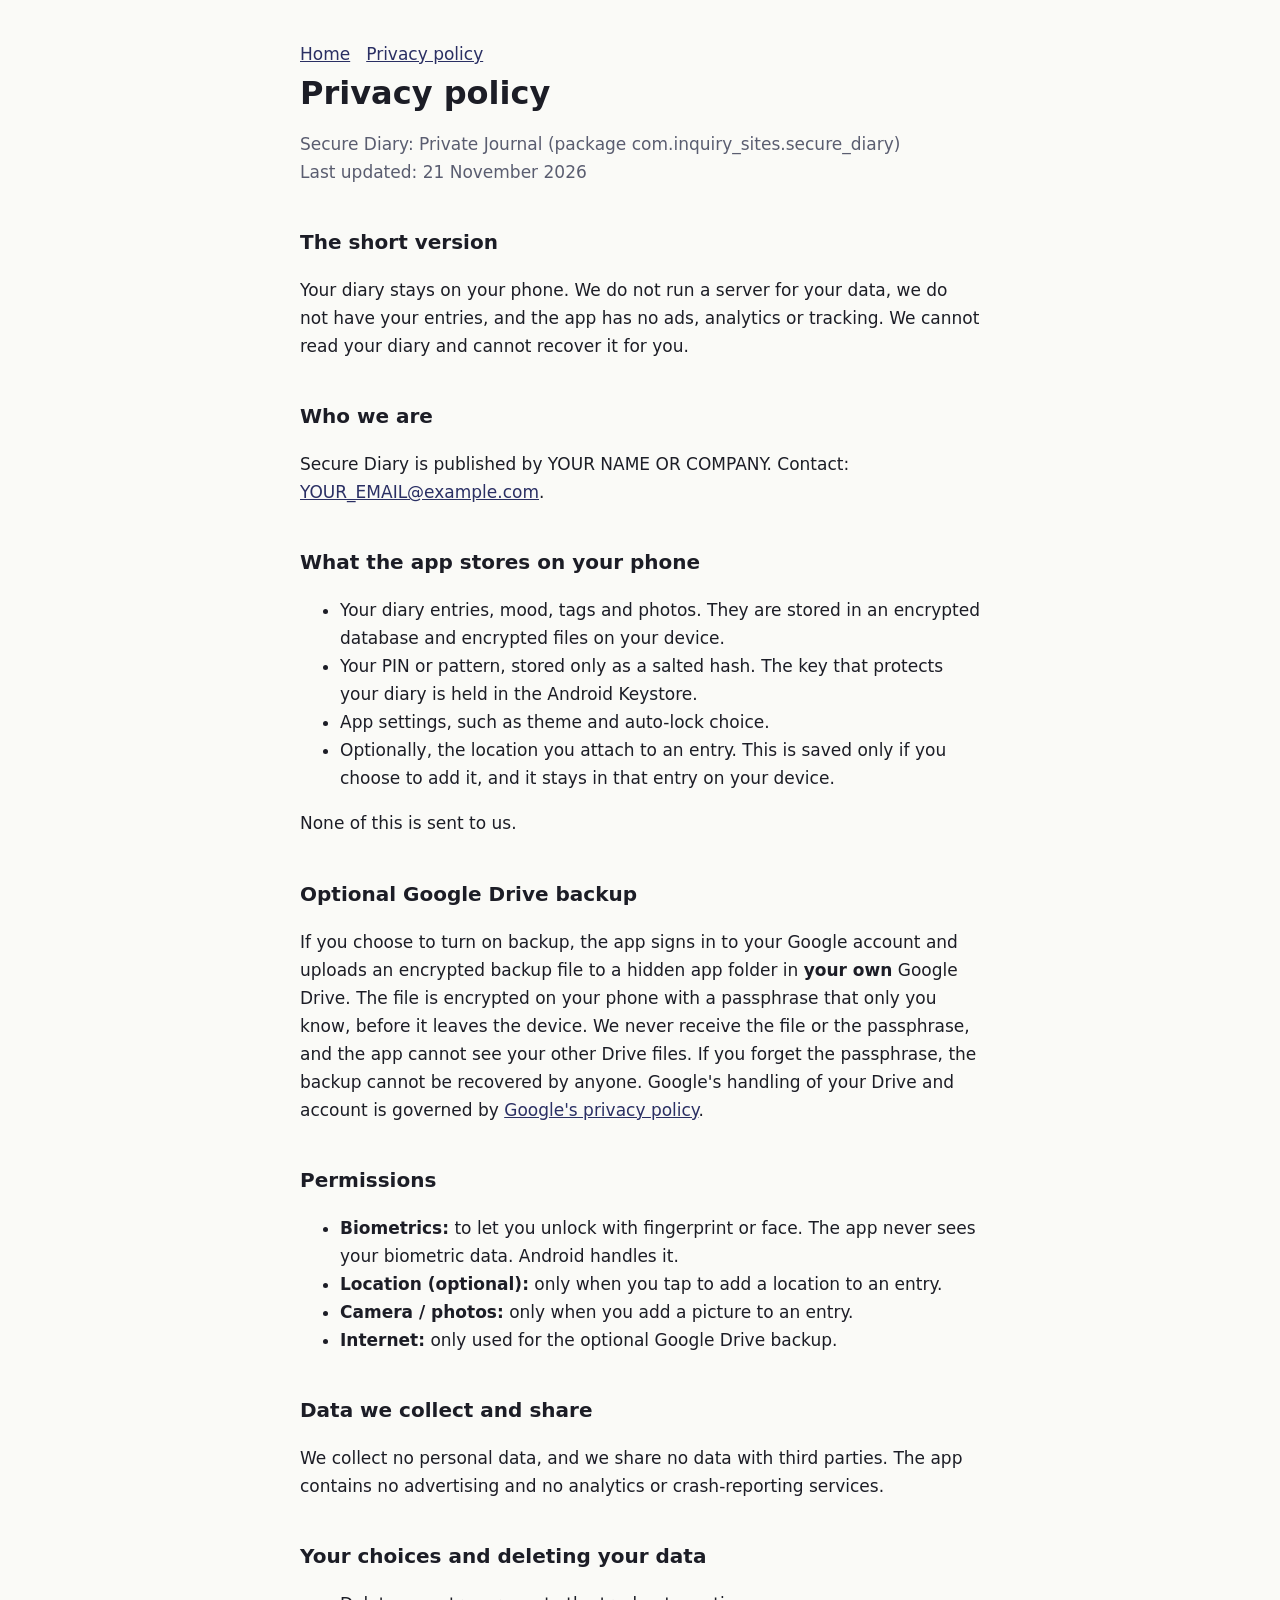
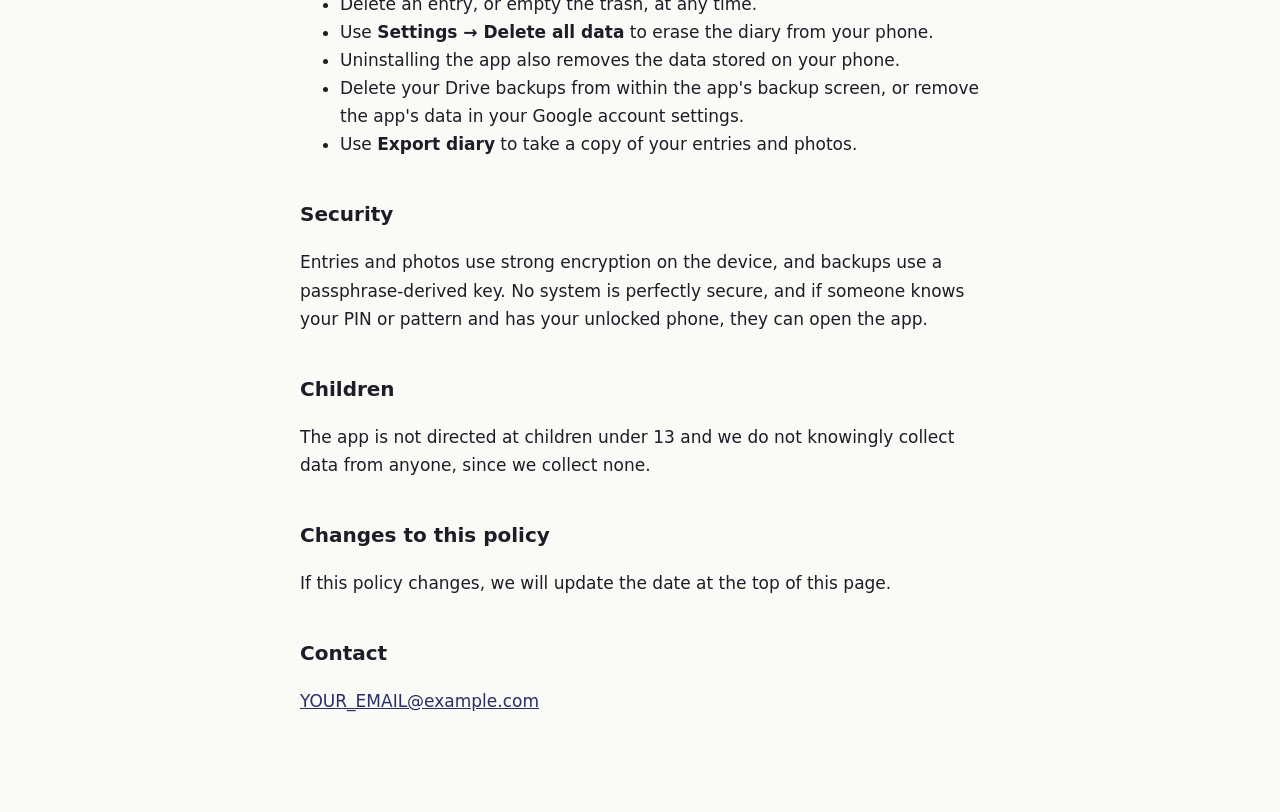
==== privacy.html @ c3acbfd0 "inital commit" ====
<!doctype html><html lang="en"><head><meta charset="utf-8"><meta name="viewport" content="width=device-width,initial-scale=1">
<title>Privacy policy - Secure Diary</title><link rel="stylesheet" href="style.css"></head>
<body><main>
<nav><a href="index.html">Home</a><a href="privacy.html">Privacy policy</a></nav>
<h1>Privacy policy</h1>
<p class="mut">Secure Diary: Private Journal (package com.inquiry_sites.secure_diary)<br>Last updated: 21 November 2026</p>

<h2>The short version</h2>
<p>Your diary stays on your phone. We do not run a server for your data, we do not have your entries, and the app has no ads, analytics or tracking. We cannot read your diary and cannot recover it for you.</p>

<h2>Who we are</h2>
<p>Secure Diary is published by YOUR NAME OR COMPANY. Contact: <a href="mailto:YOUR_EMAIL@example.com">YOUR_EMAIL@example.com</a>.</p>

<h2>What the app stores on your phone</h2>
<ul>
<li>Your diary entries, mood, tags and photos. They are stored in an encrypted database and encrypted files on your device.</li>
<li>Your PIN or pattern, stored only as a salted hash. The key that protects your diary is held in the Android Keystore.</li>
<li>App settings, such as theme and auto-lock choice.</li>
<li>Optionally, the location you attach to an entry. This is saved only if you choose to add it, and it stays in that entry on your device.</li>
</ul>
<p>None of this is sent to us.</p>

<h2>Optional Google Drive backup</h2>
<p>If you choose to turn on backup, the app signs in to your Google account and uploads an encrypted backup file to a hidden app folder in <strong>your own</strong> Google Drive. The file is encrypted on your phone with a passphrase that only you know, before it leaves the device. We never receive the file or the passphrase, and the app cannot see your other Drive files. If you forget the passphrase, the backup cannot be recovered by anyone. Google's handling of your Drive and account is governed by <a href="https://policies.google.com/privacy">Google's privacy policy</a>.</p>

<h2>Permissions</h2>
<ul>
<li><strong>Biometrics:</strong> to let you unlock with fingerprint or face. The app never sees your biometric data. Android handles it.</li>
<li><strong>Location (optional):</strong> only when you tap to add a location to an entry.</li>
<li><strong>Camera / photos:</strong> only when you add a picture to an entry.</li>
<li><strong>Internet:</strong> only used for the optional Google Drive backup.</li>
</ul>

<h2>Data we collect and share</h2>
<p>We collect no personal data, and we share no data with third parties. The app contains no advertising and no analytics or crash-reporting services.</p>

<h2>Your choices and deleting your data</h2>
<ul>
<li>Delete an entry, or empty the trash, at any time.</li>
<li>Use <strong>Settings &rarr; Delete all data</strong> to erase the diary from your phone.</li>
<li>Uninstalling the app also removes the data stored on your phone.</li>
<li>Delete your Drive backups from within the app's backup screen, or remove the app's data in your Google account settings.</li>
<li>Use <strong>Export diary</strong> to take a copy of your entries and photos.</li>
</ul>

<h2>Security</h2>
<p>Entries and photos use strong encryption on the device, and backups use a passphrase-derived key. No system is perfectly secure, and if someone knows your PIN or pattern and has your unlocked phone, they can open the app.</p>

<h2>Children</h2>
<p>The app is not directed at children under 13 and we do not knowingly collect data from anyone, since we collect none.</p>

<h2>Changes to this policy</h2>
<p>If this policy changes, we will update the date at the top of this page.</p>

<h2>Contact</h2>
<p><a href="mailto:YOUR_EMAIL@example.com">YOUR_EMAIL@example.com</a></p>
</main></body></html>
---- style.css ----
:root{--bg:#fafaf7;--fg:#1c1d26;--mut:#5a5d70;--acc:#2a2f63;--card:#fff;--line:#e3e2dc}
@media(prefers-color-scheme:dark){:root{--bg:#12142b;--fg:#ecebf5;--mut:#a9acc8;--acc:#e7a93a;--card:#1a1e3d;--line:#2d3263}}
*{box-sizing:border-box}body{margin:0;background:var(--bg);color:var(--fg);font:17px/1.65 system-ui,-apple-system,Segoe UI,Roboto,sans-serif}
main{max-width:720px;margin:0 auto;padding:40px 20px 80px}
h1{font-size:2rem;line-height:1.2;margin:.2em 0 .3em}h2{font-size:1.25rem;margin:2em 0 .4em}
p,li{color:var(--fg)}.mut{color:var(--mut)}a{color:var(--acc)}
.card{background:var(--card);border:1px solid var(--line);border-radius:14px;padding:18px 20px;margin:16px 0}
nav a{margin-right:16px}
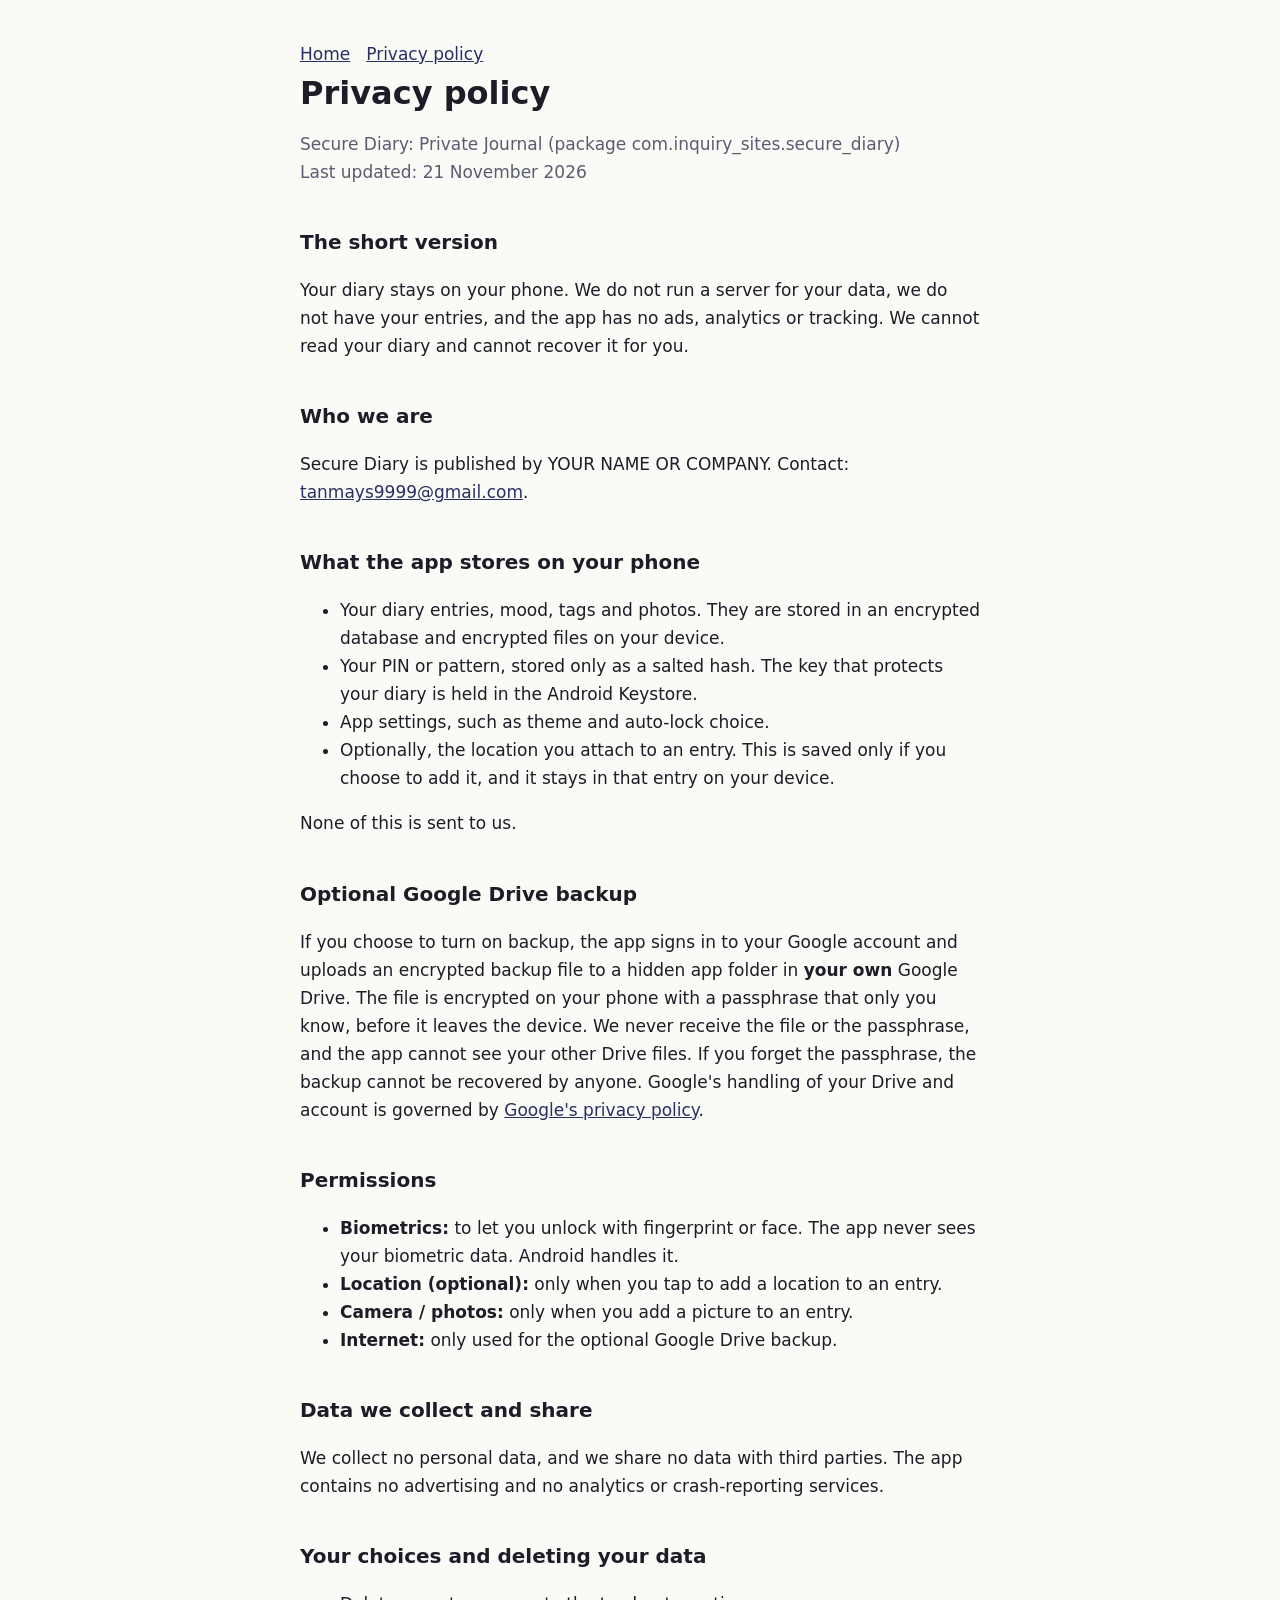
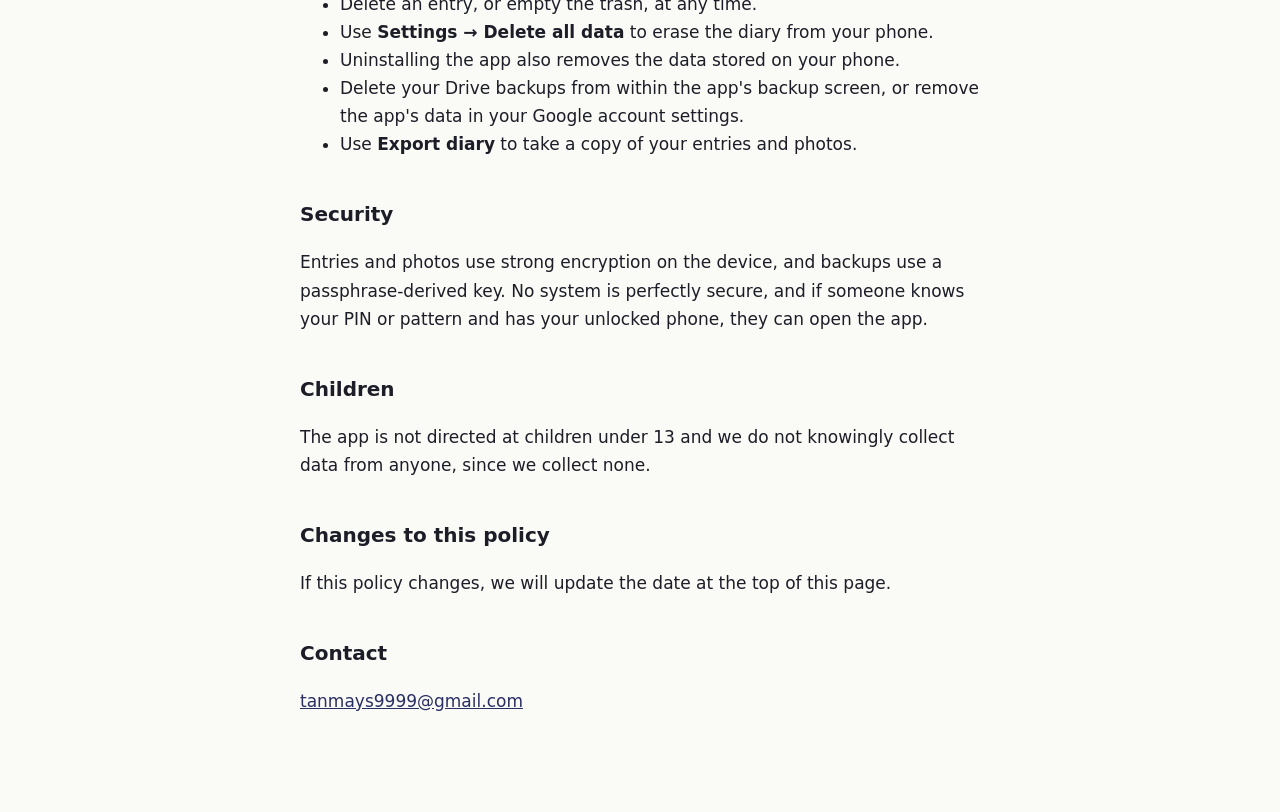
==== commit 9bd706da: "Update contact email in privacy.html" ====
--- a/privacy.html
+++ b/privacy.html
@@ -9,7 +9,7 @@
 <p>Your diary stays on your phone. We do not run a server for your data, we do not have your entries, and the app has no ads, analytics or tracking. We cannot read your diary and cannot recover it for you.</p>
 
 <h2>Who we are</h2>
-<p>Secure Diary is published by YOUR NAME OR COMPANY. Contact: <a href="mailto:YOUR_EMAIL@example.com">YOUR_EMAIL@example.com</a>.</p>
+<p>Secure Diary is published by YOUR NAME OR COMPANY. Contact: <a href="mailto:tanmays9999@gmail.com">tanmays9999@gmail.com</a>.</p>
 
 <h2>What the app stores on your phone</h2>
 <ul>
@@ -53,5 +53,5 @@
 <p>If this policy changes, we will update the date at the top of this page.</p>
 
 <h2>Contact</h2>
-<p><a href="mailto:YOUR_EMAIL@example.com">YOUR_EMAIL@example.com</a></p>
+<p><a href="mailto:tanmays9999@gmail.com">tanmays9999@gmail.com</a></p>
 </main></body></html>
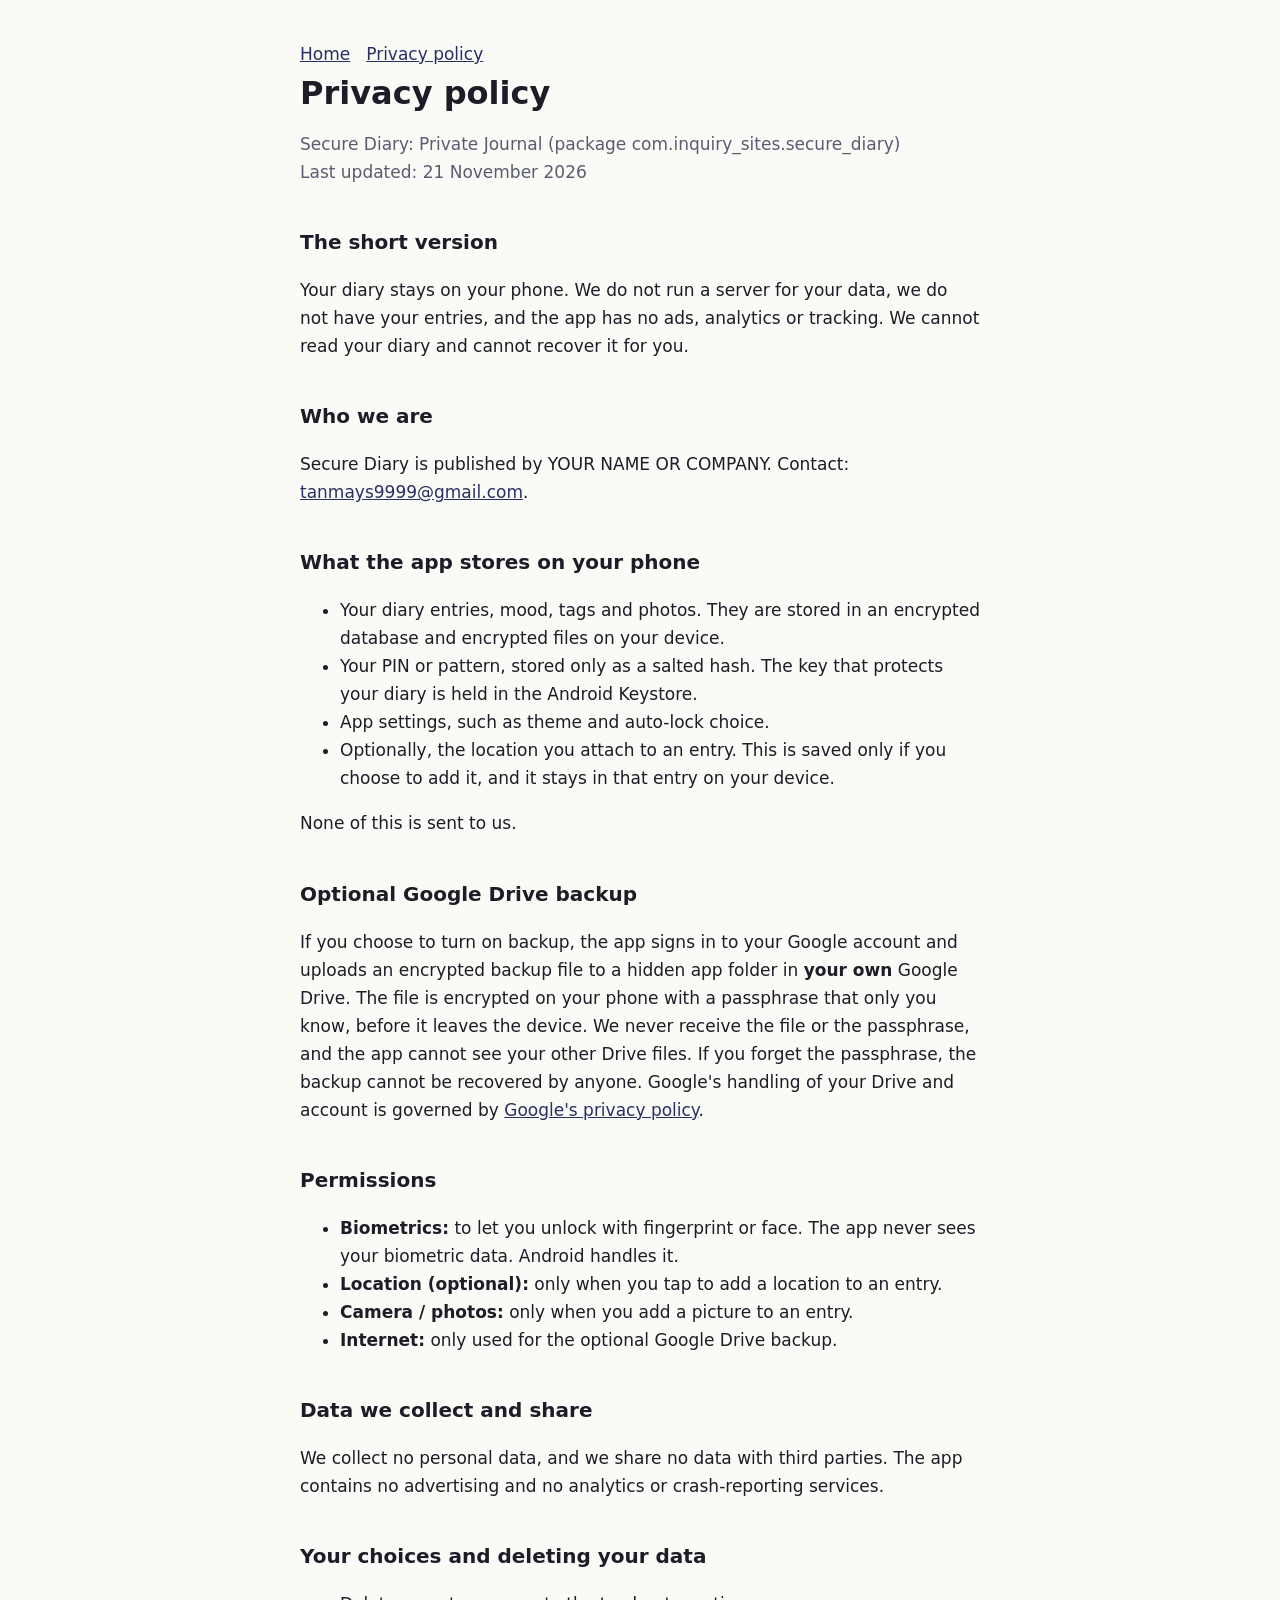
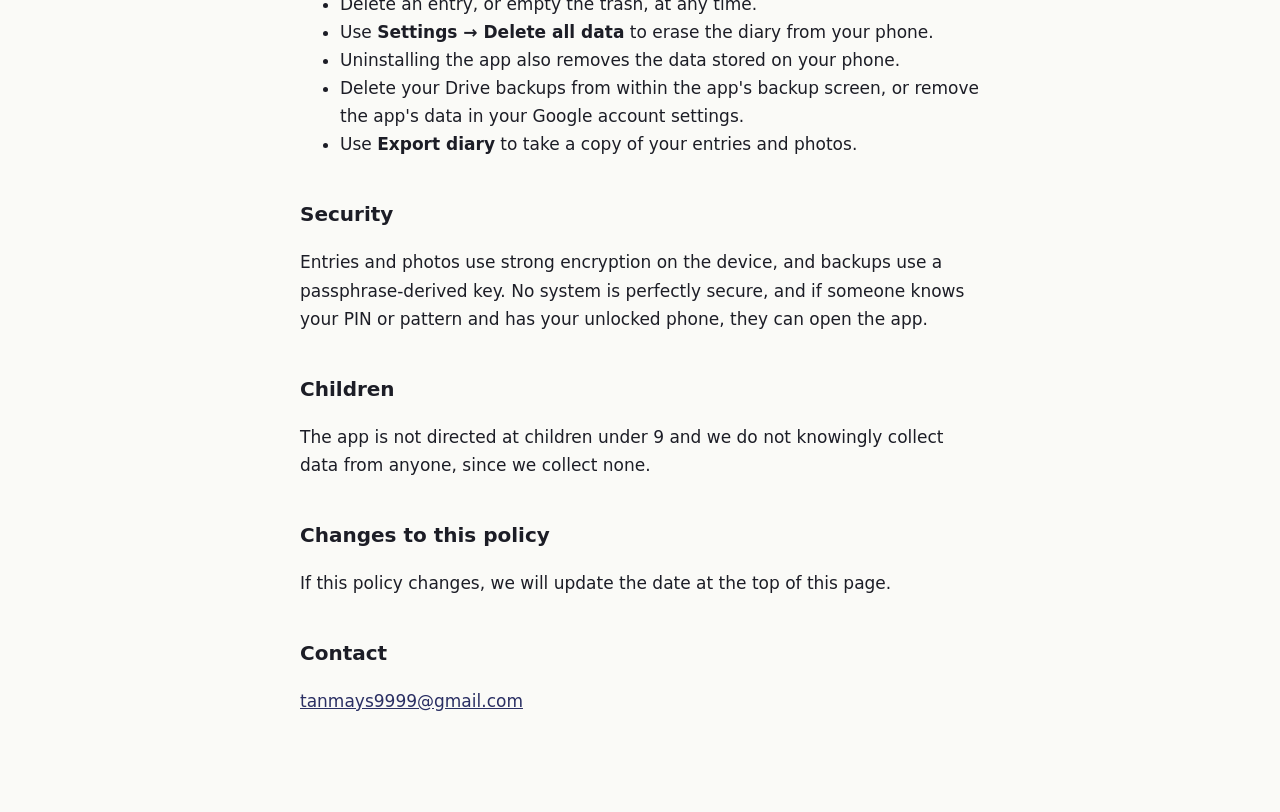
==== commit 921e11bb: "Update age restriction for children in privacy policy" ====
--- a/privacy.html
+++ b/privacy.html
@@ -47,7 +47,7 @@
 <p>Entries and photos use strong encryption on the device, and backups use a passphrase-derived key. No system is perfectly secure, and if someone knows your PIN or pattern and has your unlocked phone, they can open the app.</p>
 
 <h2>Children</h2>
-<p>The app is not directed at children under 13 and we do not knowingly collect data from anyone, since we collect none.</p>
+<p>The app is not directed at children under 9 and we do not knowingly collect data from anyone, since we collect none.</p>
 
 <h2>Changes to this policy</h2>
 <p>If this policy changes, we will update the date at the top of this page.</p>
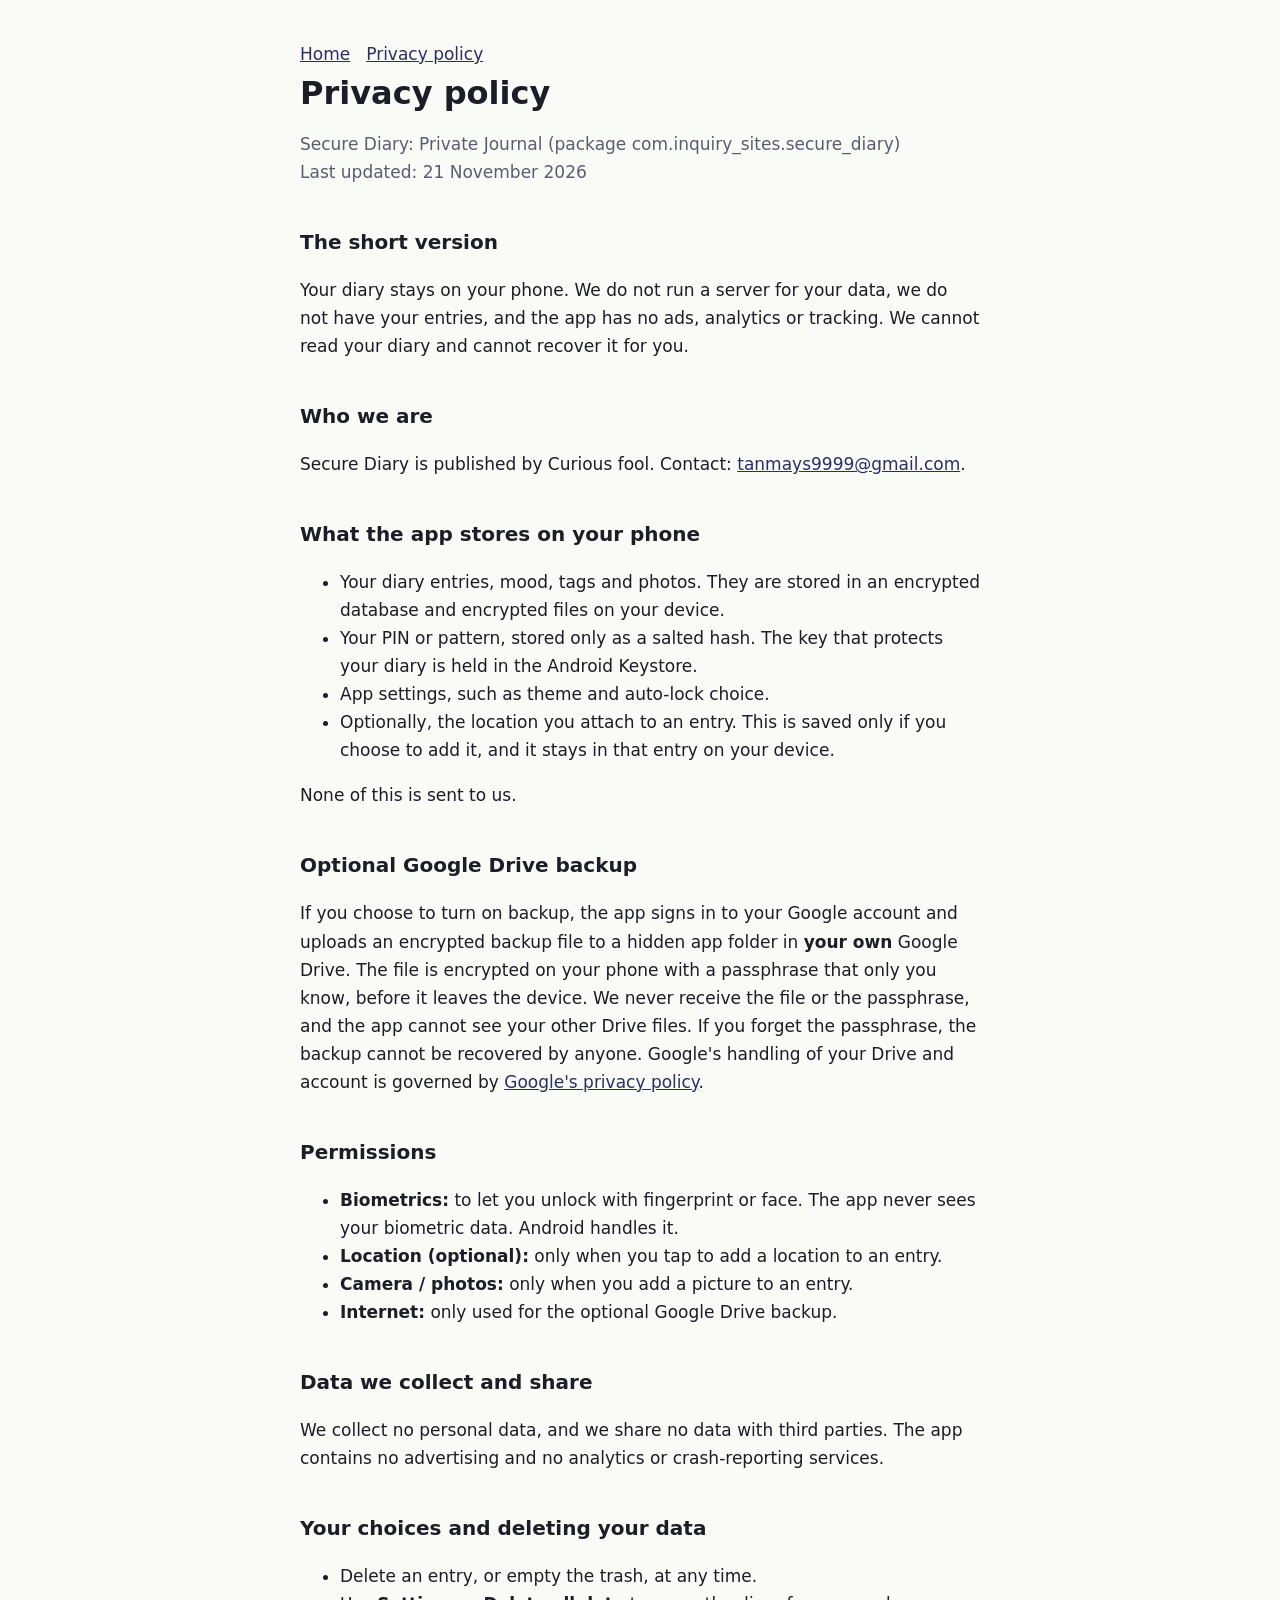
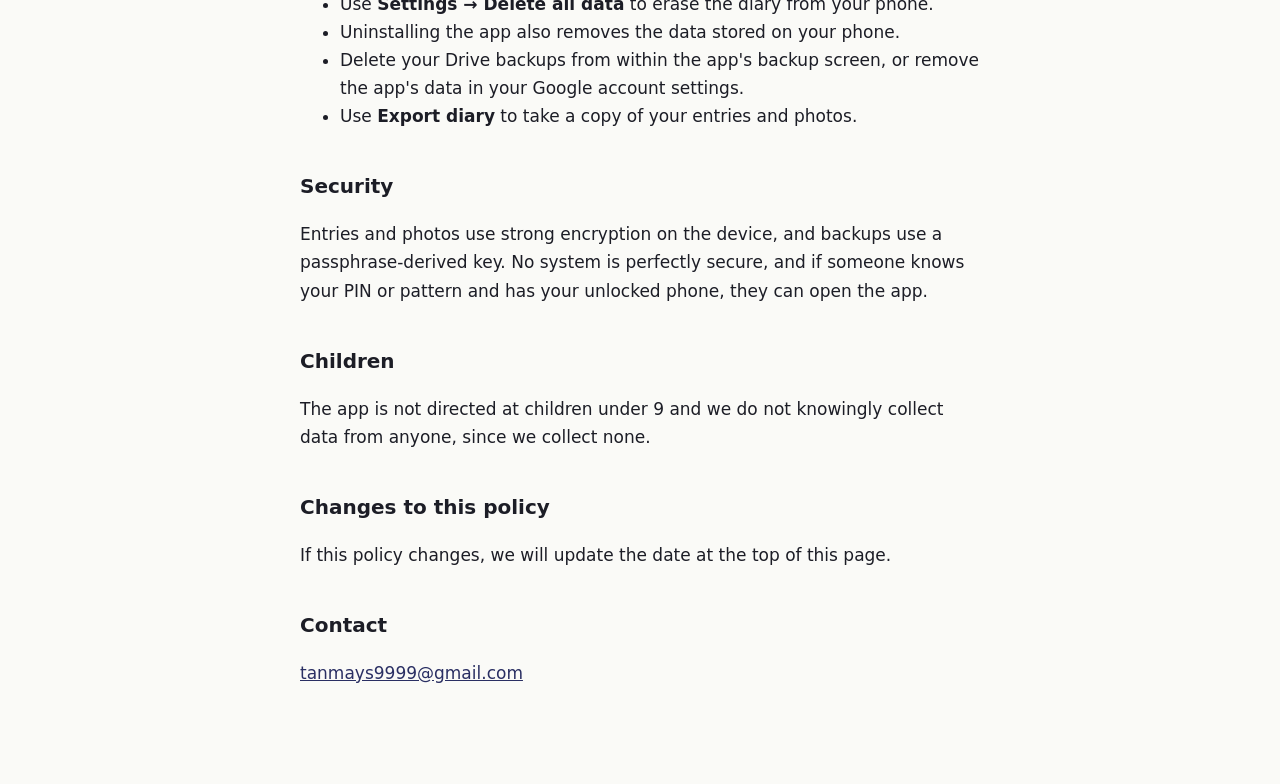
==== commit a921168f: "Update publisher name in privacy.html" ====
--- a/privacy.html
+++ b/privacy.html
@@ -9,7 +9,7 @@
 <p>Your diary stays on your phone. We do not run a server for your data, we do not have your entries, and the app has no ads, analytics or tracking. We cannot read your diary and cannot recover it for you.</p>
 
 <h2>Who we are</h2>
-<p>Secure Diary is published by YOUR NAME OR COMPANY. Contact: <a href="mailto:tanmays9999@gmail.com">tanmays9999@gmail.com</a>.</p>
+<p>Secure Diary is published by Curious fool. Contact: <a href="mailto:tanmays9999@gmail.com">tanmays9999@gmail.com</a>.</p>
 
 <h2>What the app stores on your phone</h2>
 <ul>
